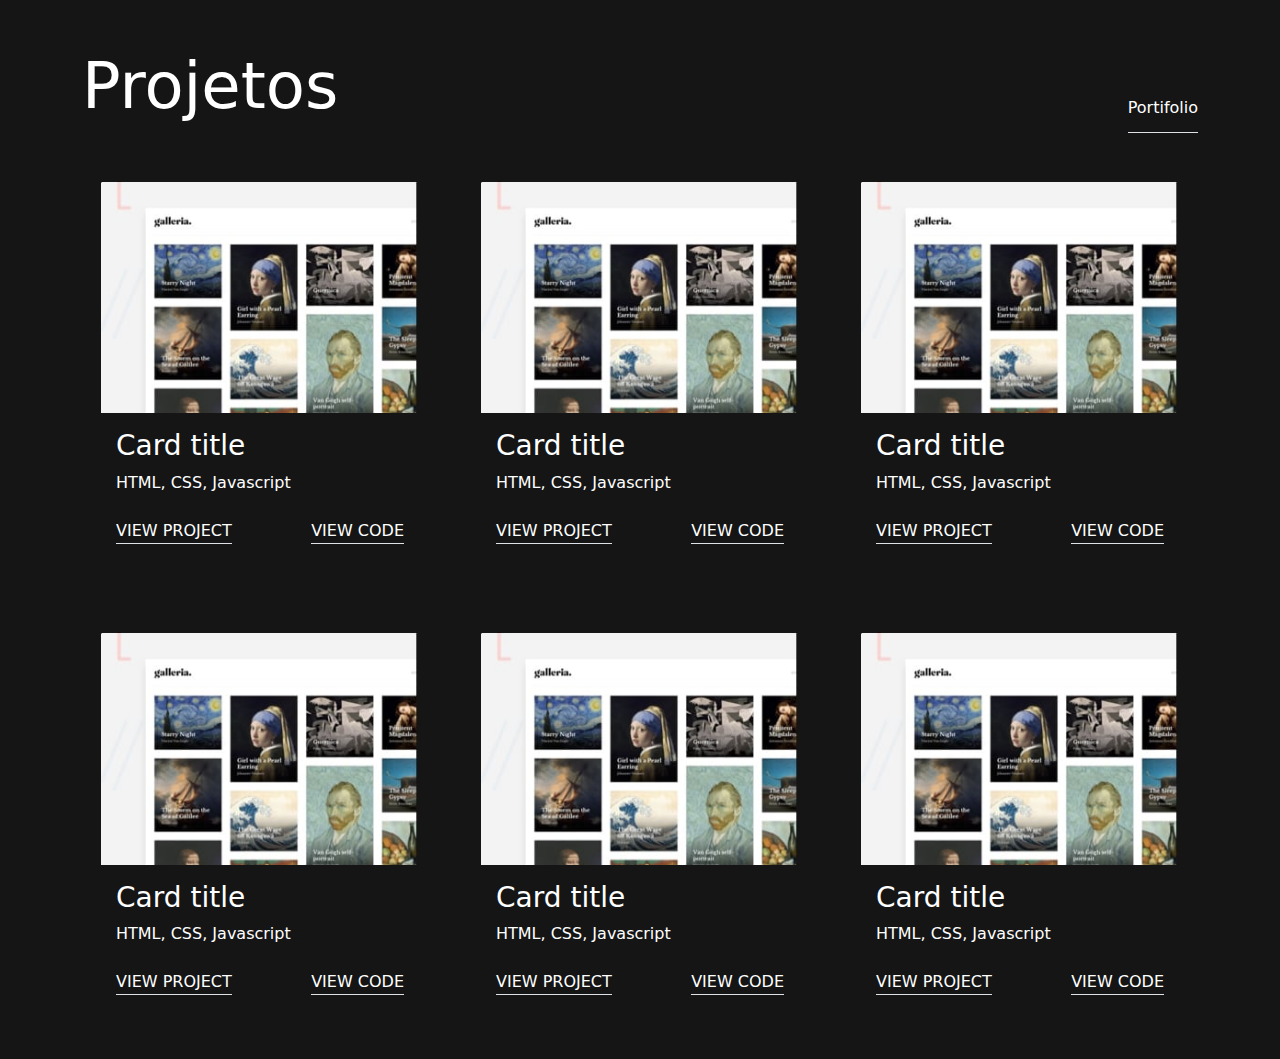
==== index.html @ c668a08d "Add files via upload" ====
<!DOCTYPE html>
<html lang="en">
<head>
    <meta charset="UTF-8">
    <meta name="viewport" content="width=device-width, initial-scale=1.0">
    <link rel="stylesheet" href="./asset/bootstrap/css/bootstrap.min.css">
    <link rel="stylesheet" href="./asset/css/style.css">
    <title>Document</title>
</head>
<body class="container-sm">
    <div class="d-flex justify-content-between my-5">
        <h1 class="display-3 text-white">Projetos</h1>
        <a href="" class=" text-white border pt-5 border-0 border-bottom text-decoration-none ">Portifolio</a>
    </div>
    <div class="row row-cols-1 row-cols-md-3 g-4 ">
        <div class="col d-flex justify-content-center">
            <div class="card bg-transparent border border-0 text-white mb-5" style="width: 20rem;">
                <img src="./asset/img/Captura de tela 2023-09-15 163621.png" class="card-img-top" alt="...">
                <div class="card-body">
                    <h3 class="card-title text-start">Card title</h3>
                    <p class="card-text  text-start">HTML,  CSS,  Javascript</p>
                    <div class="d-flex justify-content-between align-content-center">
                        <a href="#" class="text-white border border-0 border-bottom text-decoration-none pt-2">VIEW PROJECT</a>
                        <a href="#" class="text-white border border-0 border-bottom text-decoration-none pt-2">VIEW CODE</a>
                    </div>
                </div>
            </div>
        </div>
        <div class="col d-flex justify-content-center">
            <div class="card bg-transparent border border-0 text-white mb-5" style="width: 20rem;">
                <img src="./asset/img/Captura de tela 2023-09-15 163621.png" class="card-img-top" alt="...">
                <div class="card-body">
                    <h3 class="card-title text-start">Card title</h3>
                    <p class="card-text  text-start">HTML,  CSS,  Javascript</p>
                    <div class="d-flex justify-content-between align-content-center">
                        <a href="#" class="text-white border border-0 border-bottom text-decoration-none pt-2">VIEW PROJECT</a>
                        <a href="#" class="text-white border border-0 border-bottom text-decoration-none pt-2">VIEW CODE</a>
                    </div>
                </div>
            </div>
        </div>
        <div class="col d-flex justify-content-center">
            <div class="card bg-transparent border border-0 text-white mb-5" style="width: 20rem;">
                <img src="./asset/img/Captura de tela 2023-09-15 163621.png" class="card-img-top" alt="...">
                <div class="card-body">
                    <h3 class="card-title text-start">Card title</h3>
                    <p class="card-text  text-start">HTML,  CSS,  Javascript</p>
                    <div class="d-flex justify-content-between align-content-center">
                        <a href="#" class="text-white border border-0 border-bottom text-decoration-none pt-2">VIEW PROJECT</a>
                        <a href="#" class="text-white border border-0 border-bottom text-decoration-none pt-2">VIEW CODE</a>
                    </div>
                </div>
            </div>
        </div>
        <div class="col d-flex justify-content-center">
            <div class="card bg-transparent border border-0 text-white mb-5" style="width: 20rem;">
                <img src="./asset/img/Captura de tela 2023-09-15 163621.png" class="card-img-top" alt="...">
                <div class="card-body">
                    <h3 class="card-title text-start">Card title</h3>
                    <p class="card-text  text-start">HTML,  CSS,  Javascript</p>
                    <div class="d-flex justify-content-between align-content-center">
                        <a href="#" class="text-white border border-0 border-bottom text-decoration-none pt-2">VIEW PROJECT</a>
                        <a href="#" class="text-white border border-0 border-bottom text-decoration-none pt-2">VIEW CODE</a>
                    </div>
                </div>
            </div>
        </div>
        <div class="col d-flex justify-content-center">
            <div class="card bg-transparent border border-0 text-white mb-5" style="width: 20rem;">
                <img src="./asset/img/Captura de tela 2023-09-15 163621.png" class="card-img-top" alt="...">
                <div class="card-body">
                    <h3 class="card-title text-start">Card title</h3>
                    <p class="card-text  text-start">HTML,  CSS,  Javascript</p>
                    <div class="d-flex justify-content-between align-content-center">
                        <a href="#" class="text-white border border-0 border-bottom text-decoration-none pt-2">VIEW PROJECT</a>
                        <a href="#" class="text-white border border-0 border-bottom text-decoration-none pt-2">VIEW CODE</a>
                    </div>
                </div>
            </div>
        </div>
        <div class="col d-flex justify-content-center">
            <div class="card bg-transparent border border-0 text-white mb-5" style="width: 20rem;">
                <img src="./asset/img/Captura de tela 2023-09-15 163621.png" class="card-img-top" alt="...">
                <div class="card-body">
                    <h3 class="card-title text-start">Card title</h3>
                    <p class="card-text  text-start">HTML,  CSS,  Javascript</p>
                    <div class="d-flex justify-content-between align-content-center">
                        <a href="#" class="text-white border border-0 border-bottom text-decoration-none pt-2">VIEW PROJECT</a>
                        <a href="#" class="text-white border border-0 border-bottom text-decoration-none pt-2">VIEW CODE</a>
                    </div>
                </div>
            </div>
        </div>
    </div>
</body>
</html>
---- asset/css/style.css ----
body{
    background-color: #151515;
}
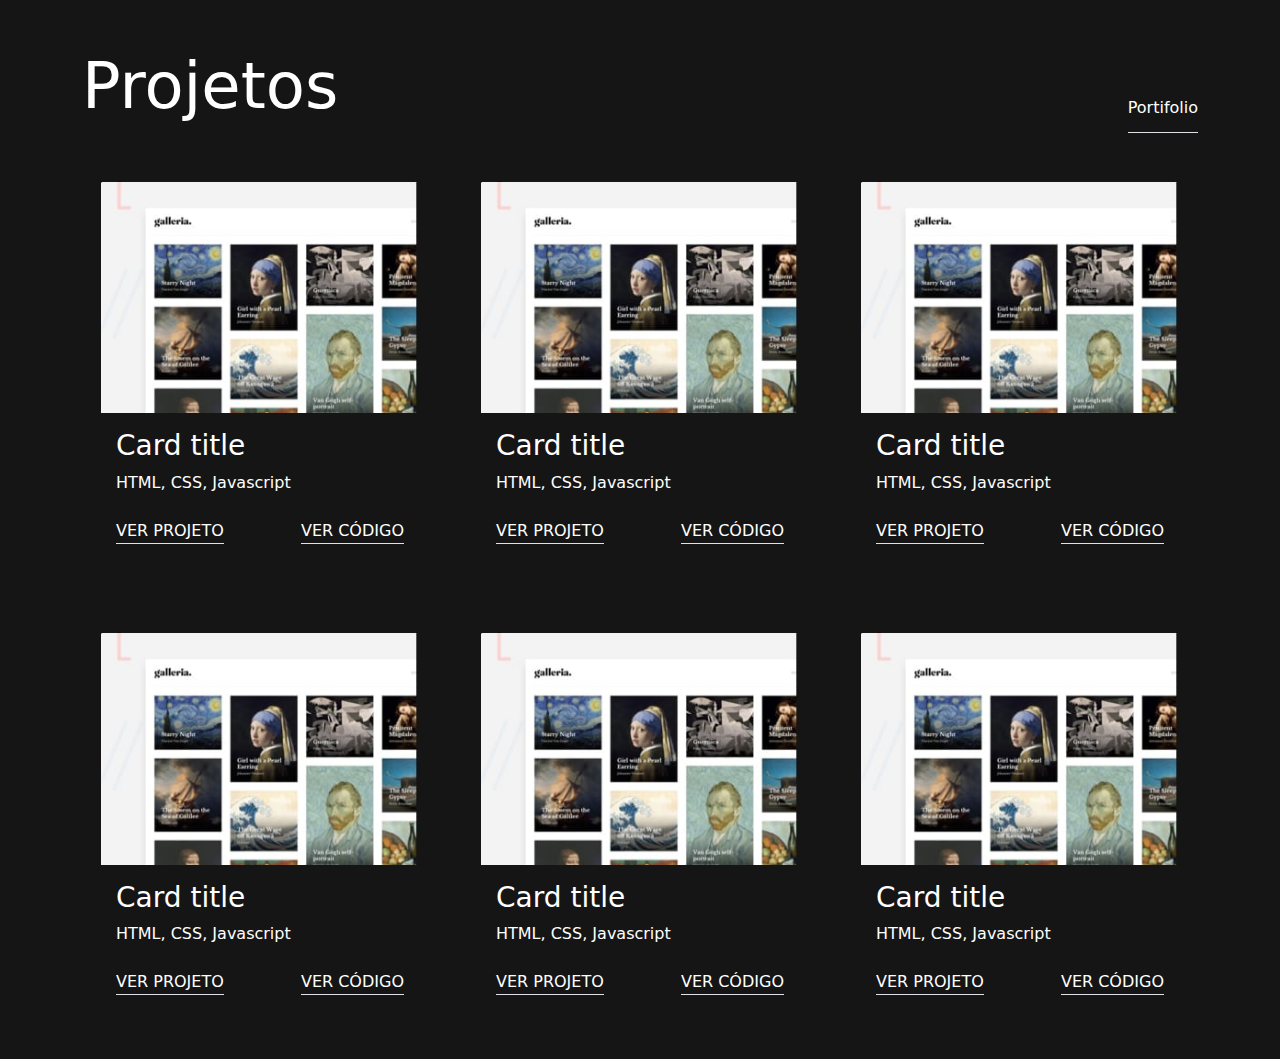
==== commit 8cfd5995: ".." ====
--- a/index.html
+++ b/index.html
@@ -20,8 +20,8 @@
                     <h3 class="card-title text-start">Card title</h3>
                     <p class="card-text  text-start">HTML,  CSS,  Javascript</p>
                     <div class="d-flex justify-content-between align-content-center">
-                        <a href="#" class="text-white border border-0 border-bottom text-decoration-none pt-2">VIEW PROJECT</a>
-                        <a href="#" class="text-white border border-0 border-bottom text-decoration-none pt-2">VIEW CODE</a>
+                        <a href="./projeto01/index.html" class="text-white border border-0 border-bottom text-decoration-none pt-2">VER PROJETO</a>
+                        <a href="#" class="text-white border border-0 border-bottom text-decoration-none pt-2">VER CÓDIGO</a>
                     </div>
                 </div>
             </div>
@@ -33,8 +33,8 @@
                     <h3 class="card-title text-start">Card title</h3>
                     <p class="card-text  text-start">HTML,  CSS,  Javascript</p>
                     <div class="d-flex justify-content-between align-content-center">
-                        <a href="#" class="text-white border border-0 border-bottom text-decoration-none pt-2">VIEW PROJECT</a>
-                        <a href="#" class="text-white border border-0 border-bottom text-decoration-none pt-2">VIEW CODE</a>
+                        <a href="./projeto02/index.html" class="text-white border border-0 border-bottom text-decoration-none pt-2">VER PROJETO</a>
+                        <a href="./projeto02/index.html" class="text-white border border-0 border-bottom text-decoration-none pt-2">VER CÓDIGO</a>
                     </div>
                 </div>
             </div>
@@ -46,8 +46,8 @@
                     <h3 class="card-title text-start">Card title</h3>
                     <p class="card-text  text-start">HTML,  CSS,  Javascript</p>
                     <div class="d-flex justify-content-between align-content-center">
-                        <a href="#" class="text-white border border-0 border-bottom text-decoration-none pt-2">VIEW PROJECT</a>
-                        <a href="#" class="text-white border border-0 border-bottom text-decoration-none pt-2">VIEW CODE</a>
+                        <a href="./projeto03/index.html" class="text-white border border-0 border-bottom text-decoration-none pt-2">VER PROJETO</a>
+                        <a href="./projeto03/index.html" class="text-white border border-0 border-bottom text-decoration-none pt-2">VER CÓDIGO</a>
                     </div>
                 </div>
             </div>
@@ -59,8 +59,8 @@
                     <h3 class="card-title text-start">Card title</h3>
                     <p class="card-text  text-start">HTML,  CSS,  Javascript</p>
                     <div class="d-flex justify-content-between align-content-center">
-                        <a href="#" class="text-white border border-0 border-bottom text-decoration-none pt-2">VIEW PROJECT</a>
-                        <a href="#" class="text-white border border-0 border-bottom text-decoration-none pt-2">VIEW CODE</a>
+                        <a href="./projeto04/index.html" class="text-white border border-0 border-bottom text-decoration-none pt-2">VER PROJETO</a>
+                        <a href="#" class="text-white border border-0 border-bottom text-decoration-none pt-2">VER CÓDIGO</a>
                     </div>
                 </div>
             </div>
@@ -72,8 +72,8 @@
                     <h3 class="card-title text-start">Card title</h3>
                     <p class="card-text  text-start">HTML,  CSS,  Javascript</p>
                     <div class="d-flex justify-content-between align-content-center">
-                        <a href="#" class="text-white border border-0 border-bottom text-decoration-none pt-2">VIEW PROJECT</a>
-                        <a href="#" class="text-white border border-0 border-bottom text-decoration-none pt-2">VIEW CODE</a>
+                        <a href="./projeto05/" class="text-white border border-0 border-bottom text-decoration-none pt-2">VER PROJETO</a>
+                        <a href="#" class="text-white border border-0 border-bottom text-decoration-none pt-2">VER CÓDIGO</a>
                     </div>
                 </div>
             </div>
@@ -85,8 +85,8 @@
                     <h3 class="card-title text-start">Card title</h3>
                     <p class="card-text  text-start">HTML,  CSS,  Javascript</p>
                     <div class="d-flex justify-content-between align-content-center">
-                        <a href="#" class="text-white border border-0 border-bottom text-decoration-none pt-2">VIEW PROJECT</a>
-                        <a href="#" class="text-white border border-0 border-bottom text-decoration-none pt-2">VIEW CODE</a>
+                        <a href="./projeto06/" class="text-white border border-0 border-bottom text-decoration-none pt-2">VER PROJETO</a>
+                        <a href="#" class="text-white border border-0 border-bottom text-decoration-none pt-2">VER CÓDIGO</a>
                     </div>
                 </div>
             </div>
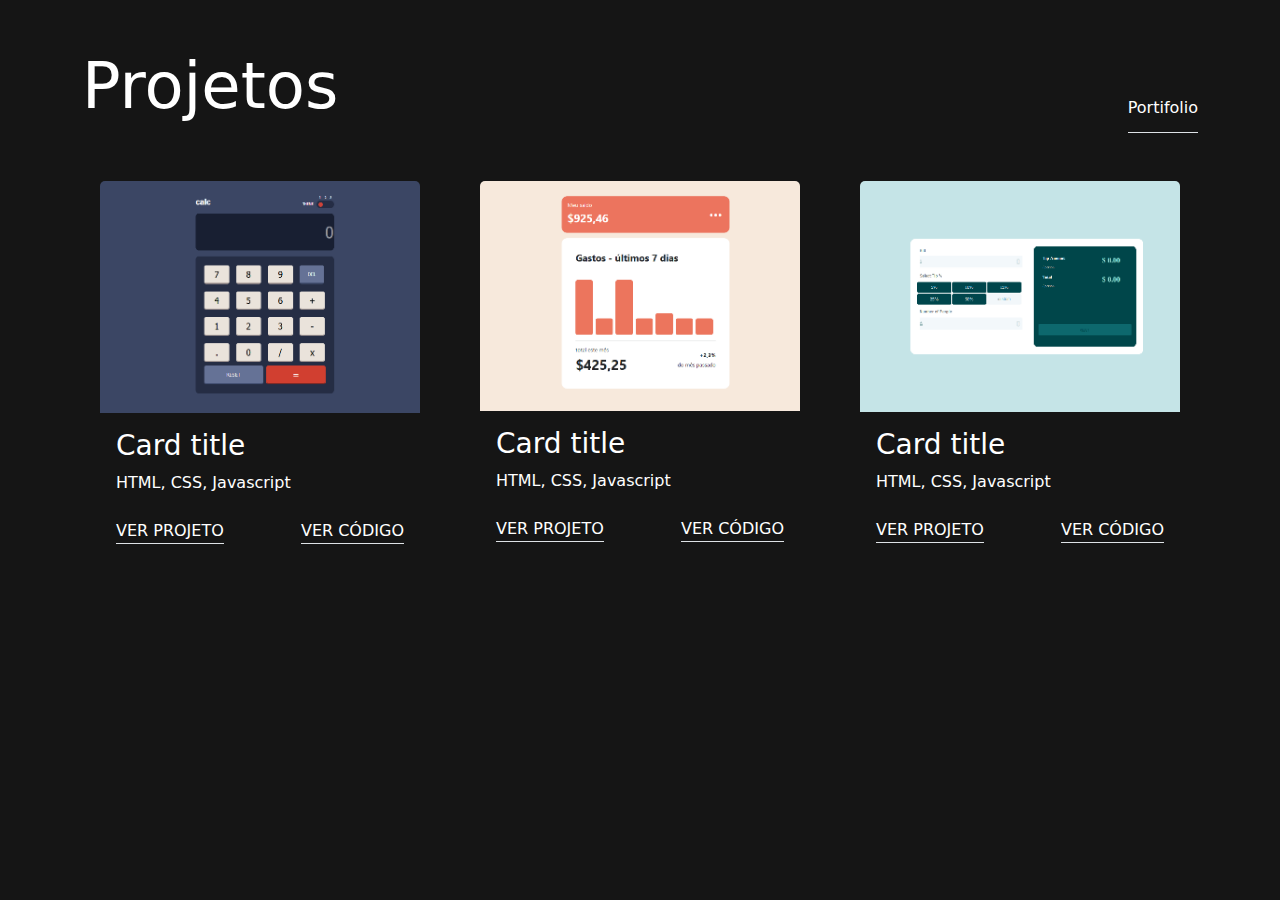
==== commit 92e790b8: ".." ====
--- a/index.html
+++ b/index.html
@@ -10,83 +10,44 @@
 <body class="container-sm">
     <div class="d-flex justify-content-between my-5">
         <h1 class="display-3 text-white">Projetos</h1>
-        <a href="" class=" text-white border pt-5 border-0 border-bottom text-decoration-none ">Portifolio</a>
+        <a href="https://adryanszencz.github.io/Portifolio2/" class=" text-white border pt-5 border-0 border-bottom text-decoration-none ">Portifolio</a>
     </div>
     <div class="row row-cols-1 row-cols-md-3 g-4 ">
         <div class="col d-flex justify-content-center">
             <div class="card bg-transparent border border-0 text-white mb-5" style="width: 20rem;">
-                <img src="./asset/img/Captura de tela 2023-09-15 163621.png" class="card-img-top" alt="...">
+                <img src="./asset/img/Captura asdfghjk.png" class="card-img-top" alt="...">
                 <div class="card-body">
                     <h3 class="card-title text-start">Card title</h3>
                     <p class="card-text  text-start">HTML,  CSS,  Javascript</p>
                     <div class="d-flex justify-content-between align-content-center">
-                        <a href="./projeto01/index.html" class="text-white border border-0 border-bottom text-decoration-none pt-2">VER PROJETO</a>
-                        <a href="#" class="text-white border border-0 border-bottom text-decoration-none pt-2">VER CÓDIGO</a>
+                        <a href="./projeto03/index.html" class="text-white border border-0 border-bottom text-decoration-none pt-2">VER PROJETO</a>
+                        <a href="https://github.com/adryanszencz/Projetos/tree/main/projeto03" class="text-white border border-0 border-bottom text-decoration-none pt-2">VER CÓDIGO</a>
                     </div>
                 </div>
             </div>
         </div>
         <div class="col d-flex justify-content-center">
             <div class="card bg-transparent border border-0 text-white mb-5" style="width: 20rem;">
-                <img src="./asset/img/Captura de tela 2023-09-15 163621.png" class="card-img-top" alt="...">
+                <img src="./asset/img/Captura de tel.png" class="card-img-top" alt="...">
                 <div class="card-body">
                     <h3 class="card-title text-start">Card title</h3>
                     <p class="card-text  text-start">HTML,  CSS,  Javascript</p>
                     <div class="d-flex justify-content-between align-content-center">
-                        <a href="./projeto02/index.html" class="text-white border border-0 border-bottom text-decoration-none pt-2">VER PROJETO</a>
-                        <a href="./projeto02/index.html" class="text-white border border-0 border-bottom text-decoration-none pt-2">VER CÓDIGO</a>
+                        <a href="./projeto01/index.html" class="text-white border border-0 border-bottom text-decoration-none pt-2">VER PROJETO</a>
+                        <a href="https://github.com/adryanszencz/Projetos/tree/main/projeto01" class="text-white border border-0 border-bottom text-decoration-none pt-2">VER CÓDIGO</a>
                     </div>
                 </div>
             </div>
         </div>
         <div class="col d-flex justify-content-center">
             <div class="card bg-transparent border border-0 text-white mb-5" style="width: 20rem;">
-                <img src="./asset/img/Captura de tela 2023-09-15 163621.png" class="card-img-top" alt="...">
+                <img src="./asset/img/Captura de tela 2023-09.png" class="card-img-top" alt="...">
                 <div class="card-body">
                     <h3 class="card-title text-start">Card title</h3>
                     <p class="card-text  text-start">HTML,  CSS,  Javascript</p>
                     <div class="d-flex justify-content-between align-content-center">
-                        <a href="./projeto03/index.html" class="text-white border border-0 border-bottom text-decoration-none pt-2">VER PROJETO</a>
-                        <a href="./projeto03/index.html" class="text-white border border-0 border-bottom text-decoration-none pt-2">VER CÓDIGO</a>
-                    </div>
-                </div>
-            </div>
-        </div>
-        <div class="col d-flex justify-content-center">
-            <div class="card bg-transparent border border-0 text-white mb-5" style="width: 20rem;">
-                <img src="./asset/img/Captura de tela 2023-09-15 163621.png" class="card-img-top" alt="...">
-                <div class="card-body">
-                    <h3 class="card-title text-start">Card title</h3>
-                    <p class="card-text  text-start">HTML,  CSS,  Javascript</p>
-                    <div class="d-flex justify-content-between align-content-center">
-                        <a href="./projeto04/index.html" class="text-white border border-0 border-bottom text-decoration-none pt-2">VER PROJETO</a>
-                        <a href="#" class="text-white border border-0 border-bottom text-decoration-none pt-2">VER CÓDIGO</a>
-                    </div>
-                </div>
-            </div>
-        </div>
-        <div class="col d-flex justify-content-center">
-            <div class="card bg-transparent border border-0 text-white mb-5" style="width: 20rem;">
-                <img src="./asset/img/Captura de tela 2023-09-15 163621.png" class="card-img-top" alt="...">
-                <div class="card-body">
-                    <h3 class="card-title text-start">Card title</h3>
-                    <p class="card-text  text-start">HTML,  CSS,  Javascript</p>
-                    <div class="d-flex justify-content-between align-content-center">
-                        <a href="./projeto05/" class="text-white border border-0 border-bottom text-decoration-none pt-2">VER PROJETO</a>
-                        <a href="#" class="text-white border border-0 border-bottom text-decoration-none pt-2">VER CÓDIGO</a>
-                    </div>
-                </div>
-            </div>
-        </div>
-        <div class="col d-flex justify-content-center">
-            <div class="card bg-transparent border border-0 text-white mb-5" style="width: 20rem;">
-                <img src="./asset/img/Captura de tela 2023-09-15 163621.png" class="card-img-top" alt="...">
-                <div class="card-body">
-                    <h3 class="card-title text-start">Card title</h3>
-                    <p class="card-text  text-start">HTML,  CSS,  Javascript</p>
-                    <div class="d-flex justify-content-between align-content-center">
-                        <a href="./projeto06/" class="text-white border border-0 border-bottom text-decoration-none pt-2">VER PROJETO</a>
-                        <a href="#" class="text-white border border-0 border-bottom text-decoration-none pt-2">VER CÓDIGO</a>
+                        <a href="./projeto02/index.html" class="text-white border border-0 border-bottom text-decoration-none pt-2">VER PROJETO</a>
+                        <a href="https://github.com/adryanszencz/Projetos/tree/main/projeto02" class="text-white border border-0 border-bottom text-decoration-none pt-2">VER CÓDIGO</a>
                     </div>
                 </div>
             </div>
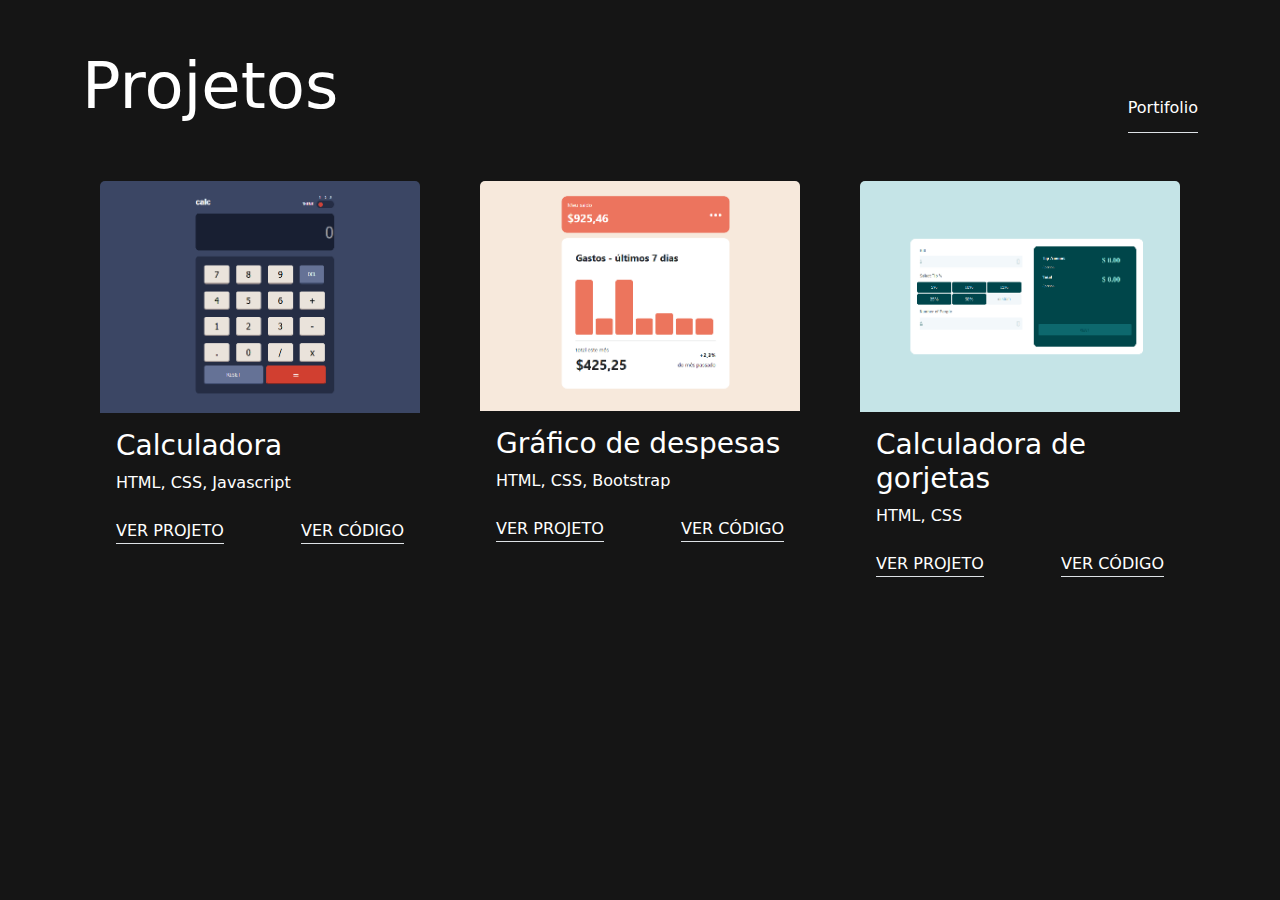
==== commit 6e5a98c9: ".." ====
--- a/index.html
+++ b/index.html
@@ -17,7 +17,7 @@
             <div class="card bg-transparent border border-0 text-white mb-5" style="width: 20rem;">
                 <img src="./asset/img/Captura asdfghjk.png" class="card-img-top" alt="...">
                 <div class="card-body">
-                    <h3 class="card-title text-start">Card title</h3>
+                    <h3 class="card-title text-start">Calculadora</h3>
                     <p class="card-text  text-start">HTML,  CSS,  Javascript</p>
                     <div class="d-flex justify-content-between align-content-center">
                         <a href="./projeto03/index.html" class="text-white border border-0 border-bottom text-decoration-none pt-2">VER PROJETO</a>
@@ -30,8 +30,8 @@
             <div class="card bg-transparent border border-0 text-white mb-5" style="width: 20rem;">
                 <img src="./asset/img/Captura de tel.png" class="card-img-top" alt="...">
                 <div class="card-body">
-                    <h3 class="card-title text-start">Card title</h3>
-                    <p class="card-text  text-start">HTML,  CSS,  Javascript</p>
+                    <h3 class="card-title text-start">Gráfico de despesas</h3>
+                    <p class="card-text  text-start">HTML,  CSS, Bootstrap</p>
                     <div class="d-flex justify-content-between align-content-center">
                         <a href="./projeto01/index.html" class="text-white border border-0 border-bottom text-decoration-none pt-2">VER PROJETO</a>
                         <a href="https://github.com/adryanszencz/Projetos/tree/main/projeto01" class="text-white border border-0 border-bottom text-decoration-none pt-2">VER CÓDIGO</a>
@@ -43,8 +43,8 @@
             <div class="card bg-transparent border border-0 text-white mb-5" style="width: 20rem;">
                 <img src="./asset/img/Captura de tela 2023-09.png" class="card-img-top" alt="...">
                 <div class="card-body">
-                    <h3 class="card-title text-start">Card title</h3>
-                    <p class="card-text  text-start">HTML,  CSS,  Javascript</p>
+                    <h3 class="card-title text-start">Calculadora de gorjetas</h3>
+                    <p class="card-text  text-start">HTML,  CSS</p>
                     <div class="d-flex justify-content-between align-content-center">
                         <a href="./projeto02/index.html" class="text-white border border-0 border-bottom text-decoration-none pt-2">VER PROJETO</a>
                         <a href="https://github.com/adryanszencz/Projetos/tree/main/projeto02" class="text-white border border-0 border-bottom text-decoration-none pt-2">VER CÓDIGO</a>
